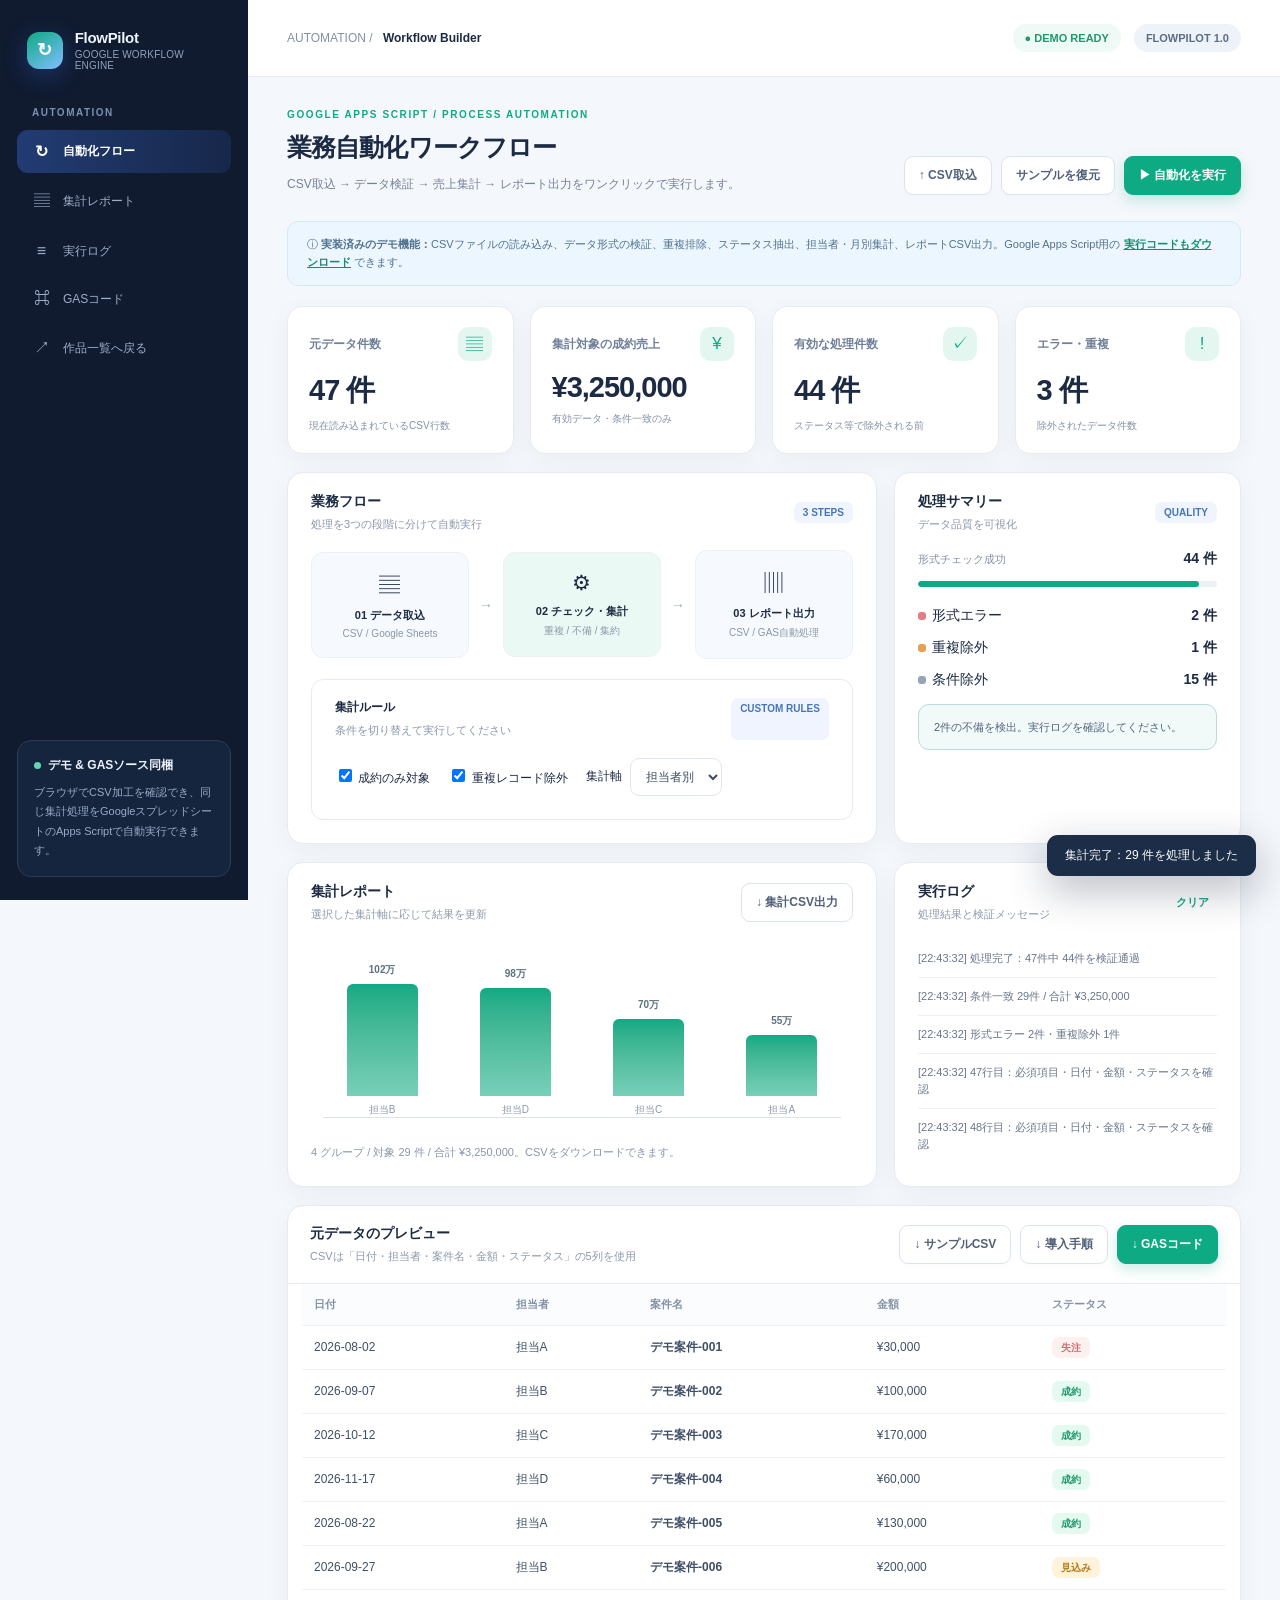
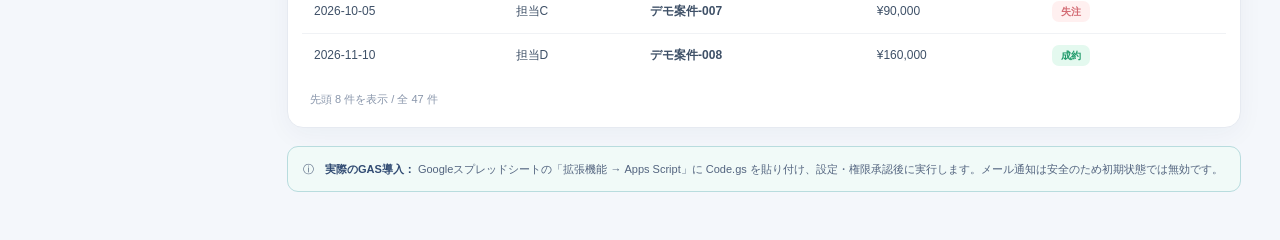
==== 02-gas/index.html @ b4b74ec1 "Add portfolio demo websites" ====
<!doctype html><html lang="ja"><head><meta charset="utf-8"><meta name="viewport" content="width=device-width,initial-scale=1"><title>GAS業務自動化 | FlowPilot</title><link rel="stylesheet" href="../assets/styles.css"><style>:root{--accent:#0eaa83;--accent-soft:#e3f7f0}.log-line b{color:#2c4956}.step-box:nth-child(3){background:#eaf9f3}.chip-row{margin-top:8px}</style></head><body><div class="app-shell"><aside class="sidebar"><div class="brand"><div class="logo">↻</div><div><div class="brand-title">FlowPilot</div><div class="brand-sub">GOOGLE WORKFLOW ENGINE</div></div></div><div class="side-label">AUTOMATION</div><nav class="side-nav"><a class="navlink active" href="#workflow"><span class="navicon">↻</span>自動化フロー</a><a class="navlink" href="#results"><span class="navicon">▤</span>集計レポート</a><a class="navlink" href="#logs"><span class="navicon">≡</span>実行ログ</a><a class="navlink" href="Code.gs" download><span class="navicon">⌘</span>GASコード</a><a class="navlink" href="../index.html"><span class="navicon">↗</span>作品一覧へ戻る</a></nav><div class="sidebar-note"><strong><span class="demo-dot"></span>デモ & GASソース同梱</strong><p>ブラウザでCSV加工を確認でき、同じ集計処理をGoogleスプレッドシートのApps Scriptで自動実行できます。</p></div></aside><div class="main"><header class="topbar"><div class="crumbs">AUTOMATION / <b>Workflow Builder</b></div><div class="top-actions"><span class="status-pill">● DEMO READY</span><span class="avatar-label">FLOWPILOT 1.0</span></div></header><main class="main-inner" id="workflow"><div class="heading-row"><div><div class="eyebrow">GOOGLE APPS SCRIPT / PROCESS AUTOMATION</div><h1 class="page-title">業務自動化ワークフロー</h1><p class="page-desc">CSV取込 → データ検証 → 売上集計 → レポート出力をワンクリックで実行します。</p></div><div class="action-group"><label class="btn" for="uploadCSV">↑ CSV取込<input hidden type="file" id="uploadCSV" accept=".csv,text/csv"></label><button class="btn" id="restore">サンプルを復元</button><button class="btn primary" id="runBtn">▶ 自動化を実行</button></div></div><div class="top-banner">ⓘ <b>実装済みのデモ機能：</b>CSVファイルの読み込み、データ形式の検証、重複排除、ステータス抽出、担当者・月別集計、レポートCSV出力。Google Apps Script用の <a href="Code.gs" download style="color:#148d70;font-weight:800;text-decoration:underline">実行コードもダウンロード</a> できます。</div>
<section class="stat-grid"><div class="stat-card"><div class="stat-top"><span class="stat-label">元データ件数</span><span class="stat-ico">▤</span></div><div class="stat-value" id="statRows">—</div><div class="stat-foot">現在読み込まれているCSV行数</div></div><div class="stat-card"><div class="stat-top"><span class="stat-label">集計対象の成約売上</span><span class="stat-ico">¥</span></div><div class="stat-value" id="statSales">—</div><div class="stat-foot">有効データ・条件一致のみ</div></div><div class="stat-card"><div class="stat-top"><span class="stat-label">有効な処理件数</span><span class="stat-ico">✓</span></div><div class="stat-value" id="statValid">—</div><div class="stat-foot">ステータス等で除外される前</div></div><div class="stat-card"><div class="stat-top"><span class="stat-label">エラー・重複</span><span class="stat-ico">!</span></div><div class="stat-value" id="statErrors">—</div><div class="stat-foot">除外されたデータ件数</div></div></section>
<section class="content-grid"><div class="card"><div class="card-head"><div><h2 class="card-title">業務フロー</h2><div class="card-sub">処理を3つの段階に分けて自動実行</div></div><span class="mini-tag">3 STEPS</span></div><div class="card-body"><div class="step-flow"><div class="step-box"><span class="em">▤</span><strong>01 データ取込</strong><small>CSV / Google Sheets</small></div><span style="color:#9bacbd">→</span><div class="step-box"><span class="em">⚙</span><strong>02 チェック・集計</strong><small>重複 / 不備 / 集約</small></div><span style="color:#9bacbd">→</span><div class="step-box"><span class="em">▥</span><strong>03 レポート出力</strong><small>CSV / GAS自動処理</small></div></div><div class="card" style="box-shadow:none;margin-top:20px;border-radius:12px"><div class="card-body"><div style="display:flex;justify-content:space-between;gap:10px;flex-wrap:wrap"><div><strong style="font-size:12px">集計ルール</strong><p class="hint" style="margin-top:6px">条件を切り替えて実行してください</p></div><span class="mini-tag">CUSTOM RULES</span></div><div style="display:flex;align-items:center;gap:18px;margin-top:18px;flex-wrap:wrap"><label style="font-size:12px"><input type="checkbox" id="closedOnly" checked> 成約のみ対象</label><label style="font-size:12px"><input type="checkbox" id="dedupe" checked> 重複レコード除外</label><label style="display:flex;align-items:center;gap:8px;font-size:12px">集計軸 <select id="groupBy" class="select"><option value="owner">担当者別</option><option value="month">月別</option></select></label></div></div></div></div></div><div class="card"><div class="card-head"><div><h2 class="card-title">処理サマリー</h2><div class="card-sub">データ品質を可視化</div></div><span class="mini-tag">QUALITY</span></div><div class="card-body" id="quality"><div class="empty">「自動化を実行」で集計されます</div></div></div></section>
<section class="content-grid" id="results"><div class="card"><div class="card-head"><div><h2 class="card-title">集計レポート</h2><div class="card-sub">選択した集計軸に応じて結果を更新</div></div><button class="btn" id="downloadReport" disabled>↓ 集計CSV出力</button></div><div class="card-body"><div class="bar-chart" id="barChart"></div><div class="hint" style="margin-top:26px" id="resultHint">自動化実行後にグラフが表示されます。</div></div></div><div class="card" id="logs"><div class="card-head"><div><h2 class="card-title">実行ログ</h2><div class="card-sub">処理結果と検証メッセージ</div></div><button class="text-btn" id="clearLogs">クリア</button></div><div class="card-body" id="logLines" style="max-height:280px;overflow:auto"><div class="hint">まだ処理ログがありません。</div></div></div></section>
<section class="card"><div class="table-controls"><div><h2 class="card-title">元データのプレビュー</h2><p class="card-sub">CSVは「日付・担当者・案件名・金額・ステータス」の5列を使用</p></div><div class="action-group"><a class="btn" href="sample_sales.csv" download>↓ サンプルCSV</a><a class="btn" href="README_GAS.md" download>↓ 導入手順</a><a class="btn primary" href="Code.gs" download>↓ GASコード</a></div></div><div class="table-wrap"><table class="table"><thead><tr><th>日付</th><th>担当者</th><th>案件名</th><th>金額</th><th>ステータス</th></tr></thead><tbody id="previewRows"></tbody></table></div><div class="hint" id="previewCount" style="padding:0 22px 18px"></div></section><div class="banner-info" style="margin-top:18px"><span>ⓘ</span><div><strong>実際のGAS導入：</strong> Googleスプレッドシートの「拡張機能 → Apps Script」に Code.gs を貼り付け、設定・権限承認後に実行します。メール通知は安全のため初期状態では無効です。</div></div></main></div></div><script src="../assets/common.js"></script><script src="app.js"></script></body></html>
---- assets/styles.css ----
:root{--bg:#f4f7fb;--surface:#fff;--ink:#1c2a43;--muted:#75829a;--border:#e6eaf1;--accent:#3777ed;--accent-soft:#e9f1ff;--shadow:0 7px 26px rgba(29,49,88,.045);--sidebar:#101b30;--good:#14a579;--warn:#e99c34;--danger:#e16d75}
*{box-sizing:border-box}html,body{margin:0;min-height:100%;font-family:Inter,-apple-system,BlinkMacSystemFont,"Hiragino Kaku Gothic ProN","Yu Gothic",Meiryo,sans-serif;color:var(--ink);background:var(--bg);font-size:14px}button,input,select,textarea{font:inherit}button{cursor:pointer}a{color:inherit;text-decoration:none}h1,h2,h3,p{margin:0}svg{max-width:100%}
.app-shell{display:grid;grid-template-columns:248px minmax(0,1fr);min-height:100vh}.sidebar{background:var(--sidebar);color:#edf4ff;display:flex;flex-direction:column;padding:29px 17px 23px;position:sticky;top:0;height:100vh}.brand{display:flex;align-items:center;gap:12px;padding:0 10px 36px}.logo{height:37px;width:37px;background:linear-gradient(145deg,var(--accent),#81beff);border-radius:12px;display:grid;place-items:center;color:#fff;font-size:18px;font-weight:900;box-shadow:0 6px 24px rgba(61,116,244,.3)}.brand-title{font-size:15px;font-weight:800;letter-spacing:-.3px}.brand-sub{font-size:10px;color:#91a3bd;margin-top:3px;letter-spacing:.2px}.side-label{color:#7d90b0;font-size:10px;letter-spacing:.15em;font-weight:800;padding:0 15px;margin-bottom:12px}.side-nav{display:grid;gap:6px}.navlink{display:flex;align-items:center;gap:11px;padding:12px 14px;border-radius:11px;color:#9daec6;font-size:12px;transition:background .15s}.navlink:hover{background:#202e47;color:#fff}.navlink.active{background:linear-gradient(90deg,rgba(66,121,242,.35),rgba(66,121,242,.13));color:#fff;font-weight:700}.navicon{font-size:16px;width:21px;text-align:center}.sidebar-note{margin-top:auto;border:1px solid #2c3a54;background:#16253e;padding:16px;border-radius:14px}.sidebar-note strong{display:block;font-size:12px}.sidebar-note p{line-height:1.75;font-size:11px;color:#98abc7;margin-top:9px}.sidebar-note .demo-dot{display:inline-block;width:7px;height:7px;border-radius:50%;background:#65d6b0;margin-right:7px}.main{min-width:0}.topbar{height:77px;border-bottom:1px solid var(--border);background:#fff;display:flex;justify-content:space-between;align-items:center;padding:0 39px}.crumbs{color:#8190a6;font-size:12px}.crumbs b{color:var(--ink);margin-left:7px}.top-actions{display:flex;gap:13px;align-items:center}.status-pill,.avatar-label{display:inline-flex;align-items:center;gap:7px;padding:8px 12px;border-radius:20px;background:#eff9f5;color:#21996b;font-size:11px;font-weight:700}.avatar-label{background:#eef2f9;color:#5c6c83}.main-inner{padding:32px 39px 48px;max-width:1640px;margin:auto}.heading-row{display:flex;justify-content:space-between;align-items:flex-end;gap:22px;margin-bottom:26px}.eyebrow{font-size:10px;font-weight:900;letter-spacing:.16em;text-transform:uppercase;color:var(--accent);margin-bottom:9px}.page-title{font-size:25px;font-weight:850;letter-spacing:-.9px;line-height:1.45}.page-desc{margin-top:9px;color:var(--muted);font-size:12px;line-height:1.7}.action-group{display:flex;gap:9px;align-items:center;flex-wrap:wrap}.btn{border:1px solid #dce3ee;background:#fff;color:#516079;padding:10px 14px;border-radius:9px;font-size:12px;font-weight:700;display:inline-flex;align-items:center;justify-content:center;gap:7px;box-shadow:0 2px 5px rgba(0,0,0,.015);white-space:nowrap}.btn:hover{filter:brightness(.97)}.btn.primary{background:var(--accent);border-color:var(--accent);color:#fff;box-shadow:0 5px 14px color-mix(in srgb,var(--accent) 22%,transparent)}.btn.ghost{background:transparent;box-shadow:none}.btn.red{color:#c05b64}.btn:disabled{opacity:.45;cursor:not-allowed}.stat-grid{display:grid;grid-template-columns:repeat(4,minmax(0,1fr));gap:16px;margin-bottom:18px}.stat-card{background:#fff;border:1px solid var(--border);border-radius:15px;padding:20px 21px;min-height:132px;box-shadow:var(--shadow)}.stat-top{display:flex;align-items:center;justify-content:space-between;gap:10px}.stat-label{color:#71809a;font-size:12px;font-weight:700}.stat-ico{width:34px;height:34px;border-radius:10px;background:var(--accent-soft);display:grid;place-items:center;color:var(--accent);font-size:17px}.stat-value{font-size:29px;font-weight:850;letter-spacing:-1px;margin-top:10px;white-space:nowrap}.stat-foot{margin-top:8px;color:#8290a5;font-size:10px}.stat-foot .up{color:#1da67d;font-weight:800}.content-grid{display:grid;grid-template-columns:minmax(0,1.7fr) minmax(250px,1fr);gap:17px;margin-bottom:18px}.card{background:#fff;border:1px solid var(--border);border-radius:16px;box-shadow:var(--shadow);min-width:0}.card-head{padding:20px 23px 0;display:flex;justify-content:space-between;align-items:center;gap:14px}.card-title{font-weight:800;font-size:14px}.card-sub{font-size:11px;color:#8b98ac;margin-top:6px}.card-body{padding:18px 23px 23px}.mini-tag,.pill{padding:5px 9px;font-size:10px;font-weight:800;border-radius:7px;background:#eff4ff;color:#4675b5;white-space:nowrap}.pill.success{background:#e4f9ef;color:#209b6b}.pill.warning{background:#fff3dc;color:#b77818}.pill.danger{background:#fff0f0;color:#d36a73}.pill.neutral{background:#eef1f6;color:#708096}.table-wrap{overflow:auto;padding:0 14px 14px}.table{width:100%;border-collapse:collapse;white-space:nowrap;text-align:left}.table th{color:#8391a5;font-weight:750;font-size:11px;background:#fbfcfe;border-bottom:1px solid #edf0f5;padding:13px 12px}.table td{padding:13px 12px;border-bottom:1px solid #f0f2f5;font-size:12px;color:#3e5067}.table tr:last-child td{border-bottom:none}.table tbody tr:hover{background:#fbfcff}.cell-main{font-weight:750;color:#263852}.cell-sub{color:#95a1b4;font-size:10px;margin-top:4px}.table-actions{display:flex;gap:4px}.text-btn{color:var(--accent);background:none;border:0;padding:6px 8px;font-size:11px;font-weight:800}.table-filter{display:flex;gap:9px;align-items:center;flex-wrap:wrap}.input,.select{border:1px solid #dfe5ee;border-radius:9px;background:#fff;padding:10px 11px;font-size:12px;outline:0;color:#3d4c62;min-height:36px}.input:focus,.select:focus,textarea:focus{border-color:var(--accent);box-shadow:0 0 0 3px color-mix(in srgb,var(--accent) 11%,transparent)}.input::placeholder{color:#a5afbf}.table-controls{display:flex;justify-content:space-between;align-items:center;gap:12px;padding:19px 22px;border-bottom:1px solid var(--border);flex-wrap:wrap}.hint{color:#8996ab;font-size:11px;line-height:1.6}.section-caption{color:#8290a5;font-size:11px}.chart-svg{display:block;width:100%;height:230px}.chart-foot{display:flex;justify-content:space-between;color:#90a0b5;font-size:10px;margin-top:2px}.legend{display:flex;align-items:center;gap:7px;color:#7d8ba0;font-size:11px}.legend-dot{width:8px;height:8px;border-radius:50%;background:var(--accent)}.donut-area{display:flex;justify-content:center;align-items:center;gap:21px;padding:18px 4px 12px}.donut{height:156px;width:156px;border-radius:50%;display:grid;place-items:center;position:relative;flex-shrink:0}.donut:before{content:"";position:absolute;inset:25px;background:#fff;border-radius:50%}.donut-center{position:relative;text-align:center}.donut-center strong{font-size:25px}.donut-center small{display:block;margin-top:3px;color:#8b98ac;font-size:10px}.donut-list{display:grid;gap:14px;width:100%}.donut-label{display:flex;justify-content:space-between;gap:15px;font-size:11px;color:#68778d}.donut-label b{color:#2a3a51}.swatch{display:inline-block;width:8px;height:8px;border-radius:3px;margin-right:6px}.bar-track{height:6px;background:#edf1f7;border-radius:9px;overflow:hidden;min-width:80px}.bar-fill{height:100%;background:var(--accent);border-radius:9px}.empty{padding:48px 15px;text-align:center;color:#8e9bb0;font-size:13px}.empty span{display:block;font-size:28px;margin-bottom:12px}.modal-backdrop{position:fixed;inset:0;background:rgba(16,27,48,.46);z-index:20;display:none;align-items:center;justify-content:center;padding:15px}.modal-backdrop.open{display:flex}.modal{width:min(560px,100%);background:#fff;border-radius:18px;box-shadow:0 20px 60px rgba(12,28,56,.24)}.modal-head{display:flex;justify-content:space-between;align-items:center;padding:22px 24px;border-bottom:1px solid var(--border)}.modal-body{padding:24px;max-height:65vh;overflow:auto}.modal-foot{padding:14px 24px 22px;display:flex;justify-content:flex-end;gap:9px}.form-grid{display:grid;grid-template-columns:repeat(2,1fr);gap:17px}.field{display:flex;flex-direction:column;gap:7px}.field label{font-size:11px;color:#65738b;font-weight:800}.field .input,.field .select{width:100%}.field.full{grid-column:1/-1}.banner-info{display:flex;gap:11px;border:1px solid color-mix(in srgb,var(--accent) 20%,#e2e9f5);background:color-mix(in srgb,var(--accent) 6%,white);color:#53647f;border-radius:11px;padding:13px 15px;line-height:1.65;font-size:11px}.banner-info strong{color:#304a72}.bar-chart{display:flex;align-items:flex-end;justify-content:space-around;gap:15px;height:160px;margin:18px 12px 8px;border-bottom:1px solid #dbe2ec}.bar-group{flex:1;display:flex;flex-direction:column;align-items:center;gap:7px;justify-content:flex-end;height:100%}.bar{background:linear-gradient(180deg,var(--accent),color-mix(in srgb,var(--accent) 56%,white));border-radius:6px 6px 0 0;width:60%;min-height:5px}.bar-label{color:#8a98ab;font-size:10px;white-space:nowrap}.chip-row{display:flex;gap:8px;flex-wrap:wrap}.tag{background:#eef4ff;color:#4776be;border-radius:7px;font-size:10px;padding:6px 9px;font-weight:700}.toast{position:fixed;right:24px;bottom:24px;background:#1b2d47;color:#fff;padding:12px 18px;border-radius:11px;box-shadow:0 14px 40px rgba(12,28,56,.3);font-size:12px;z-index:40;opacity:0;pointer-events:none;transform:translateY(12px);transition:.2s}.toast.show{opacity:1;transform:translateY(0)}.log-line{font-size:11px;padding:10px 0;border-bottom:1px solid #eef0f5;color:#68768b;line-height:1.55}.log-line:last-child{border-bottom:none}.log-time{font-size:10px;color:#a1aab7;margin-right:9px}.metric-tiny{display:flex;align-items:baseline;justify-content:space-between;margin-bottom:13px;gap:8px}.metric-tiny strong{font-size:14px}.step-flow{display:grid;grid-template-columns:1fr auto 1fr auto 1fr;gap:10px;align-items:center}.step-box{padding:18px 9px;text-align:center;background:#f6f9fd;border:1px solid #edf1f6;border-radius:12px}.step-box .em{display:block;font-size:21px;margin-bottom:9px}.step-box strong{display:block;font-size:11px}.step-box small{display:block;color:#8997aa;font-size:10px;margin-top:5px}.code-line{padding:4px 0;color:#a5b8d8;font-size:12px;font-family:ui-monospace,SFMono-Regular,Consolas,monospace}.textarea{min-height:130px;resize:vertical;padding:12px;border:1px solid #dfe5ee;border-radius:10px;line-height:1.7;width:100%;color:#38485f;outline:0}.doc-list{display:grid;gap:8px;max-height:460px;overflow:auto;padding-right:3px}.doc-item{padding:15px;border:1px solid #e7ebf2;border-radius:12px;cursor:pointer;background:#fff;text-align:left;width:100%}.doc-item.active{background:var(--accent-soft);border-color:color-mix(in srgb,var(--accent) 38%,white)}.doc-item:hover{border-color:#cbd7e8}.doc-item h4{font-size:12px;margin:0 0 7px;line-height:1.5}.doc-item p{font-size:10px;color:#8692a5;margin:0}.doc-editor{line-height:1.9;font-size:12px;white-space:pre-wrap;color:#485870;background:#fafcff;border:1px solid #edf1f6;border-radius:10px;padding:17px;max-height:270px;overflow:auto}.ai-result h4{color:#394a64;font-size:12px;margin:17px 0 8px}.ai-result ul{padding-left:18px;margin:5px 0;color:#52627b;line-height:1.8;font-size:12px}.ai-result p{line-height:1.8;font-size:12px;color:#52627b}.detail-grid{display:grid;grid-template-columns:minmax(270px,.85fr) minmax(0,1.45fr);gap:17px}.kbd{font-family:monospace;background:#edf1f7;border-radius:5px;padding:2px 5px;font-size:11px}.top-banner{padding:13px 19px;background:#ecf6ff;border:1px solid #d5e8fb;color:#51718d;border-radius:11px;font-size:11px;line-height:1.7;margin-bottom:20px}.tight{margin:0}.hidden{display:none!important}
@media(max-width:1160px){.stat-grid{grid-template-columns:repeat(2,1fr)}.content-grid{grid-template-columns:1fr}.detail-grid{grid-template-columns:1fr}.topbar,.main-inner{padding-left:24px;padding-right:24px}}@media(max-width:750px){.app-shell{grid-template-columns:1fr}.sidebar{position:relative;height:auto;padding:14px;display:block}.brand{padding:0 0 14px}.side-label,.sidebar-note{display:none}.side-nav{display:flex;overflow:auto}.navlink{white-space:nowrap}.topbar{height:54px;padding:0 17px}.main-inner{padding:20px 16px 30px}.heading-row{display:block}.action-group{margin-top:16px}.stat-grid{gap:10px}.stat-card{padding:14px}.stat-value{font-size:23px}.donut-area{flex-wrap:wrap}.form-grid{grid-template-columns:1fr}.field.full{grid-column:1}.step-flow{gap:3px}.step-box{padding:8px 3px}}
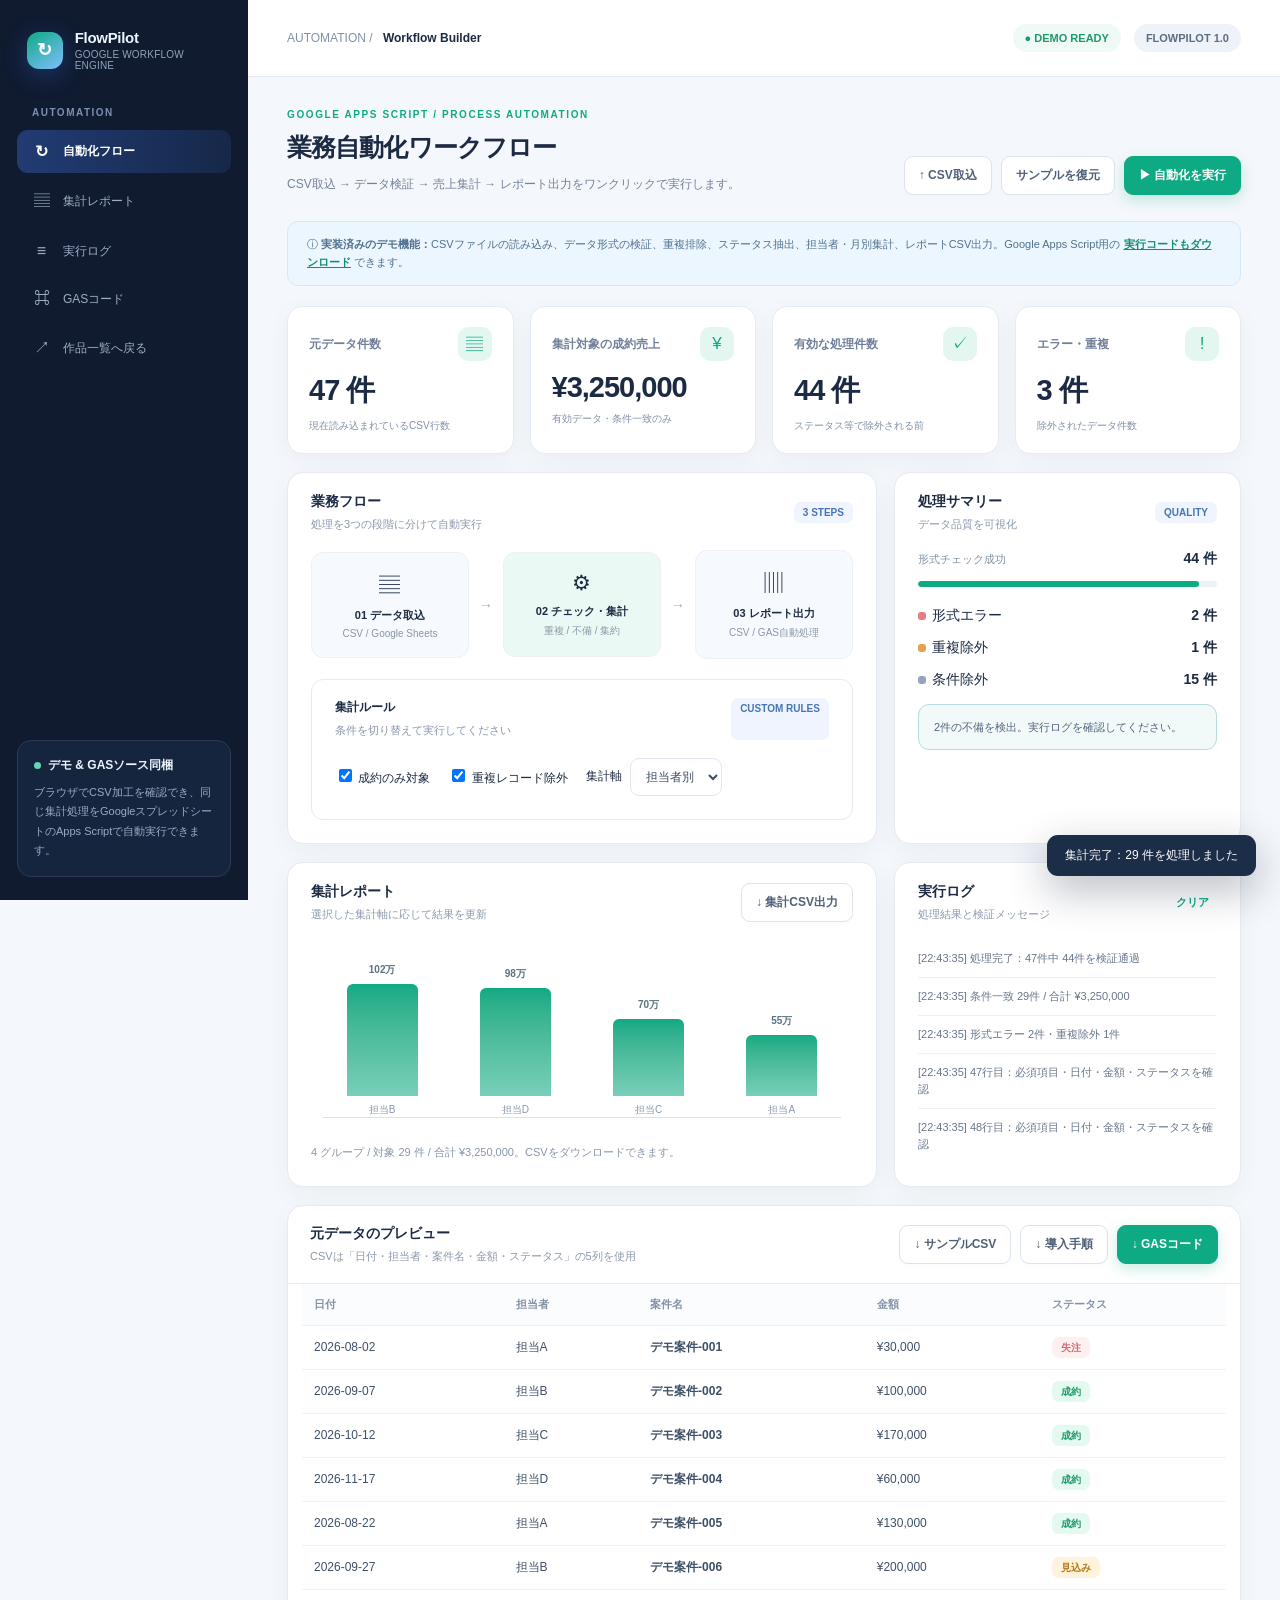
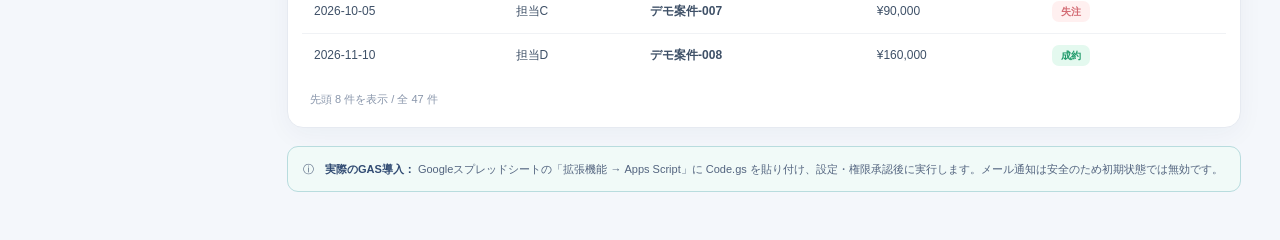
==== commit b6161fe4: "Add files via upload" ====
--- a/02-gas/index.html
+++ b/02-gas/index.html
@@ -1,5 +1,5 @@
 <!doctype html><html lang="ja"><head><meta charset="utf-8"><meta name="viewport" content="width=device-width,initial-scale=1"><title>GAS業務自動化 | FlowPilot</title><link rel="stylesheet" href="../assets/styles.css"><style>:root{--accent:#0eaa83;--accent-soft:#e3f7f0}.log-line b{color:#2c4956}.step-box:nth-child(3){background:#eaf9f3}.chip-row{margin-top:8px}</style></head><body><div class="app-shell"><aside class="sidebar"><div class="brand"><div class="logo">↻</div><div><div class="brand-title">FlowPilot</div><div class="brand-sub">GOOGLE WORKFLOW ENGINE</div></div></div><div class="side-label">AUTOMATION</div><nav class="side-nav"><a class="navlink active" href="#workflow"><span class="navicon">↻</span>自動化フロー</a><a class="navlink" href="#results"><span class="navicon">▤</span>集計レポート</a><a class="navlink" href="#logs"><span class="navicon">≡</span>実行ログ</a><a class="navlink" href="Code.gs" download><span class="navicon">⌘</span>GASコード</a><a class="navlink" href="../index.html"><span class="navicon">↗</span>作品一覧へ戻る</a></nav><div class="sidebar-note"><strong><span class="demo-dot"></span>デモ & GASソース同梱</strong><p>ブラウザでCSV加工を確認でき、同じ集計処理をGoogleスプレッドシートのApps Scriptで自動実行できます。</p></div></aside><div class="main"><header class="topbar"><div class="crumbs">AUTOMATION / <b>Workflow Builder</b></div><div class="top-actions"><span class="status-pill">● DEMO READY</span><span class="avatar-label">FLOWPILOT 1.0</span></div></header><main class="main-inner" id="workflow"><div class="heading-row"><div><div class="eyebrow">GOOGLE APPS SCRIPT / PROCESS AUTOMATION</div><h1 class="page-title">業務自動化ワークフロー</h1><p class="page-desc">CSV取込 → データ検証 → 売上集計 → レポート出力をワンクリックで実行します。</p></div><div class="action-group"><label class="btn" for="uploadCSV">↑ CSV取込<input hidden type="file" id="uploadCSV" accept=".csv,text/csv"></label><button class="btn" id="restore">サンプルを復元</button><button class="btn primary" id="runBtn">▶ 自動化を実行</button></div></div><div class="top-banner">ⓘ <b>実装済みのデモ機能：</b>CSVファイルの読み込み、データ形式の検証、重複排除、ステータス抽出、担当者・月別集計、レポートCSV出力。Google Apps Script用の <a href="Code.gs" download style="color:#148d70;font-weight:800;text-decoration:underline">実行コードもダウンロード</a> できます。</div>
-<section class="stat-grid"><div class="stat-card"><div class="stat-top"><span class="stat-label">元データ件数</span><span class="stat-ico">▤</span></div><div class="stat-value" id="statRows">—</div><div class="stat-foot">現在読み込まれているCSV行数</div></div><div class="stat-card"><div class="stat-top"><span class="stat-label">集計対象の成約売上</span><span class="stat-ico">¥</span></div><div class="stat-value" id="statSales">—</div><div class="stat-foot">有効データ・条件一致のみ</div></div><div class="stat-card"><div class="stat-top"><span class="stat-label">有効な処理件数</span><span class="stat-ico">✓</span></div><div class="stat-value" id="statValid">—</div><div class="stat-foot">ステータス等で除外される前</div></div><div class="stat-card"><div class="stat-top"><span class="stat-label">エラー・重複</span><span class="stat-ico">!</span></div><div class="stat-value" id="statErrors">—</div><div class="stat-foot">除外されたデータ件数</div></div></section>
+<section class="stat-grid"><div class="stat-card"><div class="stat-top"><span class="stat-label">元データ件数</span><span class="stat-ico">▤</span></div><div class="stat-value" id="statRows">—</div><div class="stat-foot">現在読み込まれているCSV行数</div></div><div class="stat-card"><div class="stat-top"><span class="stat-label"><span id="statSalesLabel">集計対象の成約売上</span></span><span class="stat-ico">¥</span></div><div class="stat-value" id="statSales">—</div><div class="stat-foot">有効データ・条件一致のみ</div></div><div class="stat-card"><div class="stat-top"><span class="stat-label">有効な処理件数</span><span class="stat-ico">✓</span></div><div class="stat-value" id="statValid">—</div><div class="stat-foot">ステータス等で除外される前</div></div><div class="stat-card"><div class="stat-top"><span class="stat-label">エラー・重複</span><span class="stat-ico">!</span></div><div class="stat-value" id="statErrors">—</div><div class="stat-foot">除外されたデータ件数</div></div></section>
 <section class="content-grid"><div class="card"><div class="card-head"><div><h2 class="card-title">業務フロー</h2><div class="card-sub">処理を3つの段階に分けて自動実行</div></div><span class="mini-tag">3 STEPS</span></div><div class="card-body"><div class="step-flow"><div class="step-box"><span class="em">▤</span><strong>01 データ取込</strong><small>CSV / Google Sheets</small></div><span style="color:#9bacbd">→</span><div class="step-box"><span class="em">⚙</span><strong>02 チェック・集計</strong><small>重複 / 不備 / 集約</small></div><span style="color:#9bacbd">→</span><div class="step-box"><span class="em">▥</span><strong>03 レポート出力</strong><small>CSV / GAS自動処理</small></div></div><div class="card" style="box-shadow:none;margin-top:20px;border-radius:12px"><div class="card-body"><div style="display:flex;justify-content:space-between;gap:10px;flex-wrap:wrap"><div><strong style="font-size:12px">集計ルール</strong><p class="hint" style="margin-top:6px">条件を切り替えて実行してください</p></div><span class="mini-tag">CUSTOM RULES</span></div><div style="display:flex;align-items:center;gap:18px;margin-top:18px;flex-wrap:wrap"><label style="font-size:12px"><input type="checkbox" id="closedOnly" checked> 成約のみ対象</label><label style="font-size:12px"><input type="checkbox" id="dedupe" checked> 重複レコード除外</label><label style="display:flex;align-items:center;gap:8px;font-size:12px">集計軸 <select id="groupBy" class="select"><option value="owner">担当者別</option><option value="month">月別</option></select></label></div></div></div></div></div><div class="card"><div class="card-head"><div><h2 class="card-title">処理サマリー</h2><div class="card-sub">データ品質を可視化</div></div><span class="mini-tag">QUALITY</span></div><div class="card-body" id="quality"><div class="empty">「自動化を実行」で集計されます</div></div></div></section>
 <section class="content-grid" id="results"><div class="card"><div class="card-head"><div><h2 class="card-title">集計レポート</h2><div class="card-sub">選択した集計軸に応じて結果を更新</div></div><button class="btn" id="downloadReport" disabled>↓ 集計CSV出力</button></div><div class="card-body"><div class="bar-chart" id="barChart"></div><div class="hint" style="margin-top:26px" id="resultHint">自動化実行後にグラフが表示されます。</div></div></div><div class="card" id="logs"><div class="card-head"><div><h2 class="card-title">実行ログ</h2><div class="card-sub">処理結果と検証メッセージ</div></div><button class="text-btn" id="clearLogs">クリア</button></div><div class="card-body" id="logLines" style="max-height:280px;overflow:auto"><div class="hint">まだ処理ログがありません。</div></div></div></section>
 <section class="card"><div class="table-controls"><div><h2 class="card-title">元データのプレビュー</h2><p class="card-sub">CSVは「日付・担当者・案件名・金額・ステータス」の5列を使用</p></div><div class="action-group"><a class="btn" href="sample_sales.csv" download>↓ サンプルCSV</a><a class="btn" href="README_GAS.md" download>↓ 導入手順</a><a class="btn primary" href="Code.gs" download>↓ GASコード</a></div></div><div class="table-wrap"><table class="table"><thead><tr><th>日付</th><th>担当者</th><th>案件名</th><th>金額</th><th>ステータス</th></tr></thead><tbody id="previewRows"></tbody></table></div><div class="hint" id="previewCount" style="padding:0 22px 18px"></div></section><div class="banner-info" style="margin-top:18px"><span>ⓘ</span><div><strong>実際のGAS導入：</strong> Googleスプレッドシートの「拡張機能 → Apps Script」に Code.gs を貼り付け、設定・権限承認後に実行します。メール通知は安全のため初期状態では無効です。</div></div></main></div></div><script src="../assets/common.js"></script><script src="app.js"></script></body></html>
--- a/assets/styles.css
+++ b/assets/styles.css
@@ -2,3 +2,43 @@
 *{box-sizing:border-box}html,body{margin:0;min-height:100%;font-family:Inter,-apple-system,BlinkMacSystemFont,"Hiragino Kaku Gothic ProN","Yu Gothic",Meiryo,sans-serif;color:var(--ink);background:var(--bg);font-size:14px}button,input,select,textarea{font:inherit}button{cursor:pointer}a{color:inherit;text-decoration:none}h1,h2,h3,p{margin:0}svg{max-width:100%}
 .app-shell{display:grid;grid-template-columns:248px minmax(0,1fr);min-height:100vh}.sidebar{background:var(--sidebar);color:#edf4ff;display:flex;flex-direction:column;padding:29px 17px 23px;position:sticky;top:0;height:100vh}.brand{display:flex;align-items:center;gap:12px;padding:0 10px 36px}.logo{height:37px;width:37px;background:linear-gradient(145deg,var(--accent),#81beff);border-radius:12px;display:grid;place-items:center;color:#fff;font-size:18px;font-weight:900;box-shadow:0 6px 24px rgba(61,116,244,.3)}.brand-title{font-size:15px;font-weight:800;letter-spacing:-.3px}.brand-sub{font-size:10px;color:#91a3bd;margin-top:3px;letter-spacing:.2px}.side-label{color:#7d90b0;font-size:10px;letter-spacing:.15em;font-weight:800;padding:0 15px;margin-bottom:12px}.side-nav{display:grid;gap:6px}.navlink{display:flex;align-items:center;gap:11px;padding:12px 14px;border-radius:11px;color:#9daec6;font-size:12px;transition:background .15s}.navlink:hover{background:#202e47;color:#fff}.navlink.active{background:linear-gradient(90deg,rgba(66,121,242,.35),rgba(66,121,242,.13));color:#fff;font-weight:700}.navicon{font-size:16px;width:21px;text-align:center}.sidebar-note{margin-top:auto;border:1px solid #2c3a54;background:#16253e;padding:16px;border-radius:14px}.sidebar-note strong{display:block;font-size:12px}.sidebar-note p{line-height:1.75;font-size:11px;color:#98abc7;margin-top:9px}.sidebar-note .demo-dot{display:inline-block;width:7px;height:7px;border-radius:50%;background:#65d6b0;margin-right:7px}.main{min-width:0}.topbar{height:77px;border-bottom:1px solid var(--border);background:#fff;display:flex;justify-content:space-between;align-items:center;padding:0 39px}.crumbs{color:#8190a6;font-size:12px}.crumbs b{color:var(--ink);margin-left:7px}.top-actions{display:flex;gap:13px;align-items:center}.status-pill,.avatar-label{display:inline-flex;align-items:center;gap:7px;padding:8px 12px;border-radius:20px;background:#eff9f5;color:#21996b;font-size:11px;font-weight:700}.avatar-label{background:#eef2f9;color:#5c6c83}.main-inner{padding:32px 39px 48px;max-width:1640px;margin:auto}.heading-row{display:flex;justify-content:space-between;align-items:flex-end;gap:22px;margin-bottom:26px}.eyebrow{font-size:10px;font-weight:900;letter-spacing:.16em;text-transform:uppercase;color:var(--accent);margin-bottom:9px}.page-title{font-size:25px;font-weight:850;letter-spacing:-.9px;line-height:1.45}.page-desc{margin-top:9px;color:var(--muted);font-size:12px;line-height:1.7}.action-group{display:flex;gap:9px;align-items:center;flex-wrap:wrap}.btn{border:1px solid #dce3ee;background:#fff;color:#516079;padding:10px 14px;border-radius:9px;font-size:12px;font-weight:700;display:inline-flex;align-items:center;justify-content:center;gap:7px;box-shadow:0 2px 5px rgba(0,0,0,.015);white-space:nowrap}.btn:hover{filter:brightness(.97)}.btn.primary{background:var(--accent);border-color:var(--accent);color:#fff;box-shadow:0 5px 14px color-mix(in srgb,var(--accent) 22%,transparent)}.btn.ghost{background:transparent;box-shadow:none}.btn.red{color:#c05b64}.btn:disabled{opacity:.45;cursor:not-allowed}.stat-grid{display:grid;grid-template-columns:repeat(4,minmax(0,1fr));gap:16px;margin-bottom:18px}.stat-card{background:#fff;border:1px solid var(--border);border-radius:15px;padding:20px 21px;min-height:132px;box-shadow:var(--shadow)}.stat-top{display:flex;align-items:center;justify-content:space-between;gap:10px}.stat-label{color:#71809a;font-size:12px;font-weight:700}.stat-ico{width:34px;height:34px;border-radius:10px;background:var(--accent-soft);display:grid;place-items:center;color:var(--accent);font-size:17px}.stat-value{font-size:29px;font-weight:850;letter-spacing:-1px;margin-top:10px;white-space:nowrap}.stat-foot{margin-top:8px;color:#8290a5;font-size:10px}.stat-foot .up{color:#1da67d;font-weight:800}.content-grid{display:grid;grid-template-columns:minmax(0,1.7fr) minmax(250px,1fr);gap:17px;margin-bottom:18px}.card{background:#fff;border:1px solid var(--border);border-radius:16px;box-shadow:var(--shadow);min-width:0}.card-head{padding:20px 23px 0;display:flex;justify-content:space-between;align-items:center;gap:14px}.card-title{font-weight:800;font-size:14px}.card-sub{font-size:11px;color:#8b98ac;margin-top:6px}.card-body{padding:18px 23px 23px}.mini-tag,.pill{padding:5px 9px;font-size:10px;font-weight:800;border-radius:7px;background:#eff4ff;color:#4675b5;white-space:nowrap}.pill.success{background:#e4f9ef;color:#209b6b}.pill.warning{background:#fff3dc;color:#b77818}.pill.danger{background:#fff0f0;color:#d36a73}.pill.neutral{background:#eef1f6;color:#708096}.table-wrap{overflow:auto;padding:0 14px 14px}.table{width:100%;border-collapse:collapse;white-space:nowrap;text-align:left}.table th{color:#8391a5;font-weight:750;font-size:11px;background:#fbfcfe;border-bottom:1px solid #edf0f5;padding:13px 12px}.table td{padding:13px 12px;border-bottom:1px solid #f0f2f5;font-size:12px;color:#3e5067}.table tr:last-child td{border-bottom:none}.table tbody tr:hover{background:#fbfcff}.cell-main{font-weight:750;color:#263852}.cell-sub{color:#95a1b4;font-size:10px;margin-top:4px}.table-actions{display:flex;gap:4px}.text-btn{color:var(--accent);background:none;border:0;padding:6px 8px;font-size:11px;font-weight:800}.table-filter{display:flex;gap:9px;align-items:center;flex-wrap:wrap}.input,.select{border:1px solid #dfe5ee;border-radius:9px;background:#fff;padding:10px 11px;font-size:12px;outline:0;color:#3d4c62;min-height:36px}.input:focus,.select:focus,textarea:focus{border-color:var(--accent);box-shadow:0 0 0 3px color-mix(in srgb,var(--accent) 11%,transparent)}.input::placeholder{color:#a5afbf}.table-controls{display:flex;justify-content:space-between;align-items:center;gap:12px;padding:19px 22px;border-bottom:1px solid var(--border);flex-wrap:wrap}.hint{color:#8996ab;font-size:11px;line-height:1.6}.section-caption{color:#8290a5;font-size:11px}.chart-svg{display:block;width:100%;height:230px}.chart-foot{display:flex;justify-content:space-between;color:#90a0b5;font-size:10px;margin-top:2px}.legend{display:flex;align-items:center;gap:7px;color:#7d8ba0;font-size:11px}.legend-dot{width:8px;height:8px;border-radius:50%;background:var(--accent)}.donut-area{display:flex;justify-content:center;align-items:center;gap:21px;padding:18px 4px 12px}.donut{height:156px;width:156px;border-radius:50%;display:grid;place-items:center;position:relative;flex-shrink:0}.donut:before{content:"";position:absolute;inset:25px;background:#fff;border-radius:50%}.donut-center{position:relative;text-align:center}.donut-center strong{font-size:25px}.donut-center small{display:block;margin-top:3px;color:#8b98ac;font-size:10px}.donut-list{display:grid;gap:14px;width:100%}.donut-label{display:flex;justify-content:space-between;gap:15px;font-size:11px;color:#68778d}.donut-label b{color:#2a3a51}.swatch{display:inline-block;width:8px;height:8px;border-radius:3px;margin-right:6px}.bar-track{height:6px;background:#edf1f7;border-radius:9px;overflow:hidden;min-width:80px}.bar-fill{height:100%;background:var(--accent);border-radius:9px}.empty{padding:48px 15px;text-align:center;color:#8e9bb0;font-size:13px}.empty span{display:block;font-size:28px;margin-bottom:12px}.modal-backdrop{position:fixed;inset:0;background:rgba(16,27,48,.46);z-index:20;display:none;align-items:center;justify-content:center;padding:15px}.modal-backdrop.open{display:flex}.modal{width:min(560px,100%);background:#fff;border-radius:18px;box-shadow:0 20px 60px rgba(12,28,56,.24)}.modal-head{display:flex;justify-content:space-between;align-items:center;padding:22px 24px;border-bottom:1px solid var(--border)}.modal-body{padding:24px;max-height:65vh;overflow:auto}.modal-foot{padding:14px 24px 22px;display:flex;justify-content:flex-end;gap:9px}.form-grid{display:grid;grid-template-columns:repeat(2,1fr);gap:17px}.field{display:flex;flex-direction:column;gap:7px}.field label{font-size:11px;color:#65738b;font-weight:800}.field .input,.field .select{width:100%}.field.full{grid-column:1/-1}.banner-info{display:flex;gap:11px;border:1px solid color-mix(in srgb,var(--accent) 20%,#e2e9f5);background:color-mix(in srgb,var(--accent) 6%,white);color:#53647f;border-radius:11px;padding:13px 15px;line-height:1.65;font-size:11px}.banner-info strong{color:#304a72}.bar-chart{display:flex;align-items:flex-end;justify-content:space-around;gap:15px;height:160px;margin:18px 12px 8px;border-bottom:1px solid #dbe2ec}.bar-group{flex:1;display:flex;flex-direction:column;align-items:center;gap:7px;justify-content:flex-end;height:100%}.bar{background:linear-gradient(180deg,var(--accent),color-mix(in srgb,var(--accent) 56%,white));border-radius:6px 6px 0 0;width:60%;min-height:5px}.bar-label{color:#8a98ab;font-size:10px;white-space:nowrap}.chip-row{display:flex;gap:8px;flex-wrap:wrap}.tag{background:#eef4ff;color:#4776be;border-radius:7px;font-size:10px;padding:6px 9px;font-weight:700}.toast{position:fixed;right:24px;bottom:24px;background:#1b2d47;color:#fff;padding:12px 18px;border-radius:11px;box-shadow:0 14px 40px rgba(12,28,56,.3);font-size:12px;z-index:40;opacity:0;pointer-events:none;transform:translateY(12px);transition:.2s}.toast.show{opacity:1;transform:translateY(0)}.log-line{font-size:11px;padding:10px 0;border-bottom:1px solid #eef0f5;color:#68768b;line-height:1.55}.log-line:last-child{border-bottom:none}.log-time{font-size:10px;color:#a1aab7;margin-right:9px}.metric-tiny{display:flex;align-items:baseline;justify-content:space-between;margin-bottom:13px;gap:8px}.metric-tiny strong{font-size:14px}.step-flow{display:grid;grid-template-columns:1fr auto 1fr auto 1fr;gap:10px;align-items:center}.step-box{padding:18px 9px;text-align:center;background:#f6f9fd;border:1px solid #edf1f6;border-radius:12px}.step-box .em{display:block;font-size:21px;margin-bottom:9px}.step-box strong{display:block;font-size:11px}.step-box small{display:block;color:#8997aa;font-size:10px;margin-top:5px}.code-line{padding:4px 0;color:#a5b8d8;font-size:12px;font-family:ui-monospace,SFMono-Regular,Consolas,monospace}.textarea{min-height:130px;resize:vertical;padding:12px;border:1px solid #dfe5ee;border-radius:10px;line-height:1.7;width:100%;color:#38485f;outline:0}.doc-list{display:grid;gap:8px;max-height:460px;overflow:auto;padding-right:3px}.doc-item{padding:15px;border:1px solid #e7ebf2;border-radius:12px;cursor:pointer;background:#fff;text-align:left;width:100%}.doc-item.active{background:var(--accent-soft);border-color:color-mix(in srgb,var(--accent) 38%,white)}.doc-item:hover{border-color:#cbd7e8}.doc-item h4{font-size:12px;margin:0 0 7px;line-height:1.5}.doc-item p{font-size:10px;color:#8692a5;margin:0}.doc-editor{line-height:1.9;font-size:12px;white-space:pre-wrap;color:#485870;background:#fafcff;border:1px solid #edf1f6;border-radius:10px;padding:17px;max-height:270px;overflow:auto}.ai-result h4{color:#394a64;font-size:12px;margin:17px 0 8px}.ai-result ul{padding-left:18px;margin:5px 0;color:#52627b;line-height:1.8;font-size:12px}.ai-result p{line-height:1.8;font-size:12px;color:#52627b}.detail-grid{display:grid;grid-template-columns:minmax(270px,.85fr) minmax(0,1.45fr);gap:17px}.kbd{font-family:monospace;background:#edf1f7;border-radius:5px;padding:2px 5px;font-size:11px}.top-banner{padding:13px 19px;background:#ecf6ff;border:1px solid #d5e8fb;color:#51718d;border-radius:11px;font-size:11px;line-height:1.7;margin-bottom:20px}.tight{margin:0}.hidden{display:none!important}
 @media(max-width:1160px){.stat-grid{grid-template-columns:repeat(2,1fr)}.content-grid{grid-template-columns:1fr}.detail-grid{grid-template-columns:1fr}.topbar,.main-inner{padding-left:24px;padding-right:24px}}@media(max-width:750px){.app-shell{grid-template-columns:1fr}.sidebar{position:relative;height:auto;padding:14px;display:block}.brand{padding:0 0 14px}.side-label,.sidebar-note{display:none}.side-nav{display:flex;overflow:auto}.navlink{white-space:nowrap}.topbar{height:54px;padding:0 17px}.main-inner{padding:20px 16px 30px}.heading-row{display:block}.action-group{margin-top:16px}.stat-grid{gap:10px}.stat-card{padding:14px}.stat-value{font-size:23px}.donut-area{flex-wrap:wrap}.form-grid{grid-template-columns:1fr}.field.full{grid-column:1}.step-flow{gap:3px}.step-box{padding:8px 3px}}
+
+
+/* QA 2026-11: responsive containment for all three demos */
+.app-shell,.main,.main-inner,.content-grid,.detail-grid,.stat-grid,.card,.card-head,.card-body,.heading-row,.topbar,.top-actions,.action-group,.stat-card,.stat-top,.donut-list{min-width:0;max-width:100%}
+.table-wrap,.doc-editor,.scroll-area{max-width:100%;overflow-x:auto}
+.bar-chart{min-width:0;overflow-x:auto}
+.stat-value{overflow-wrap:anywhere;white-space:normal}
+@media(max-width:750px){
+ .app-shell{width:100%;grid-template-columns:minmax(0,1fr)}
+ .sidebar,.main,.main-inner{width:100%;min-width:0}
+ .side-nav{min-width:0;max-width:100%;overscroll-behavior-x:contain}
+ .topbar{gap:8px;overflow:hidden}
+ .top-actions{min-width:0;flex-shrink:1;justify-content:flex-end;flex-wrap:wrap;gap:4px}
+ .status-pill,.avatar-label{font-size:9px;padding:5px 8px;white-space:normal}
+ .crumbs{min-width:0;font-size:10px;overflow-wrap:anywhere}
+ .stat-grid{grid-template-columns:repeat(2,minmax(0,1fr))}
+ .content-grid,.detail-grid{grid-template-columns:minmax(0,1fr)}
+ .card-head{flex-wrap:wrap}
+ .card-body{min-width:0}
+ .step-flow{grid-template-columns:minmax(0,1fr);gap:6px}
+ .step-flow> :not(.step-box){justify-self:center;transform:rotate(90deg)}
+ .step-box{min-width:0}
+ .action-group .btn{white-space:normal}
+ .stat-value{font-size:clamp(16px,4.5vw,23px)}
+ .bar-chart{justify-content:flex-start}
+ .bar-group{min-width:44px}
+ .bar-label{white-space:normal;overflow-wrap:anywhere;text-align:center}
+ .table-controls{padding:15px 13px}
+ .card-head,.card-body{padding-left:14px;padding-right:14px}
+ .donut-list{min-width:0}
+ .donut-label{overflow-wrap:anywhere}
+ .table-actions{display:flex;min-width:0}
+ .top-banner,.banner-info{overflow-wrap:anywhere}
+}
+@media(max-width:360px){
+ .stat-grid{grid-template-columns:minmax(0,1fr)}
+ .main-inner{padding-left:12px;padding-right:12px}
+ .top-actions .avatar-label{display:none}
+ .page-title{font-size:21px}
+}
